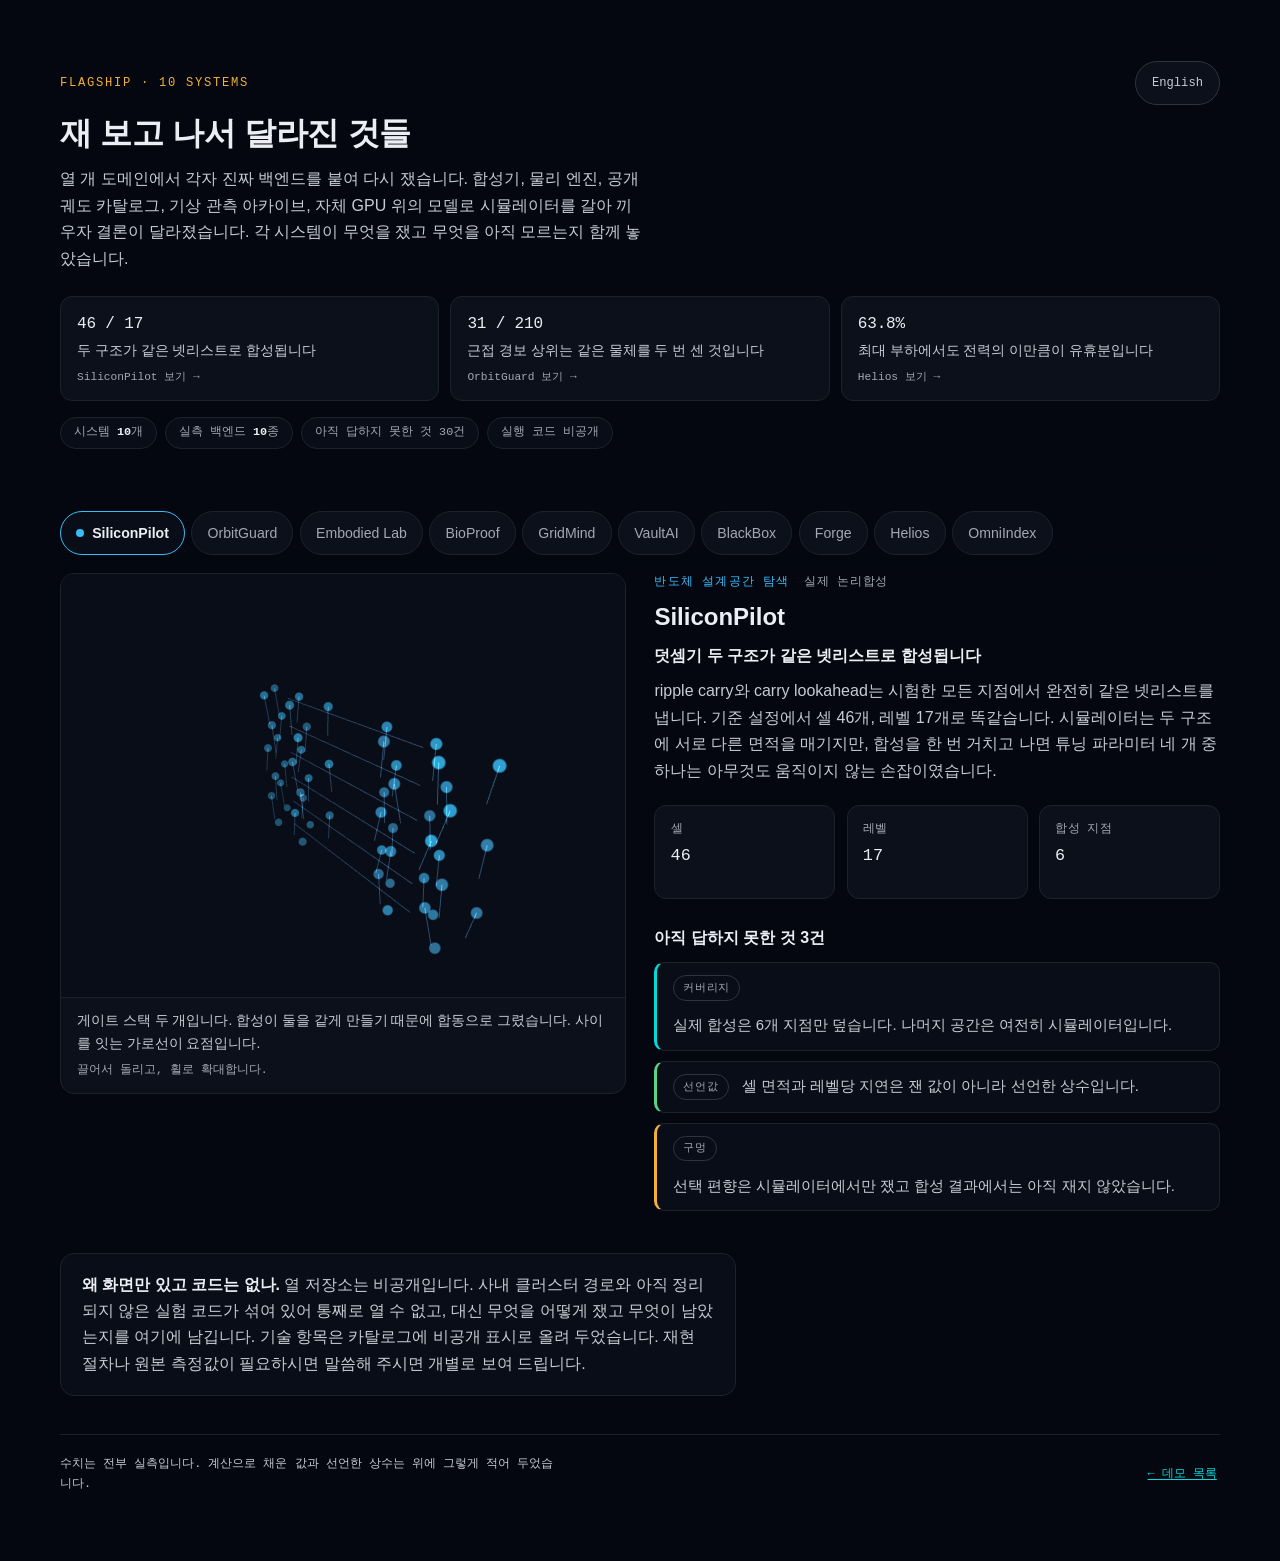
==== demos/flagship/index.html @ 9d581358 "feat(demos): flagship ten-system public demo, code stays private 열 개 비공개 저장소가 실제 백엔드로 재측정한 결과를 공개 데모" ====
<!doctype html>
<html lang="ko">
<head>
<meta charset="utf-8">
<meta name="viewport" content="width=device-width, initial-scale=1">
<title>플래그십 10종 — 재 보고 나서 달라진 것들</title>
<meta name="description" content="열 개 도메인에서 각자 진짜 백엔드를 붙여 재 본 기록. 두 회로가 같은 넷리스트로 합성되고, 근접 경보 상위가 전부 중복이며, 최대 부하에서도 전력의 63.8%가 유휴분입니다. 실측 백엔드 열 종을 붙여 다시 쟀고, 아직 답하지 못한 30건을 함께 적었습니다.">
<meta name="color-scheme" content="dark">
<meta property="og:type" content="website">
<meta property="og:title" content="플래그십 10종 — 재 보고 나서 달라진 것들">
<meta property="og:description" content="시뮬레이터를 진짜 백엔드로 바꾸자 결론이 바뀌었습니다. 각 시스템이 무엇을 쟀고 무엇을 아직 모르는지.">
<meta property="og:url" content="https://hyojunguy.github.io/demos/flagship/">
<style>
  :root{
    --bg:oklch(13% .022 265); --bg-2:oklch(16% .026 265);
    --panel:oklch(17.5% .024 265 / .72); --panel-solid:oklch(17.5% .024 265);
    --fg:oklch(95% .008 265); --fg-2:oklch(84% .012 265); --fg-3:oklch(73% .014 265);
    --line:oklch(32% .02 265); --line-soft:oklch(25% .018 265);
    --cy:oklch(80% .145 195); --am:oklch(80% .15 78); --vi:oklch(72% .175 300);
    --ok:oklch(78% .15 155); --bad:oklch(72% .19 25);
    --accent:var(--cy);
    --sans:"Pretendard Variable",Pretendard,-apple-system,BlinkMacSystemFont,"Segoe UI",sans-serif;
    --mono:"JetBrains Mono","IBM Plex Mono",ui-monospace,SFMono-Regular,Menlo,monospace;
    --r:14px;
  }
  *{box-sizing:border-box;margin:0;min-width:0}
  html{scroll-behavior:smooth}
  body{background:var(--bg);color:var(--fg);font-family:var(--sans);font-size:16px;line-height:1.65;
       padding:0 clamp(1rem,4vw,3rem) 4rem;overflow-x:hidden}
  main{max-width:1160px;margin:0 auto}
  a{color:var(--cy);text-underline-offset:.2em}
  :focus-visible{outline:3px solid var(--am);outline-offset:3px;border-radius:4px}
  .skip{position:absolute;left:-9999px;min-height:44px}
  .skip:focus{position:static;display:inline-flex;align-items:center;min-height:44px;
              margin:.6rem 0;padding:.6rem 1rem;
              background:var(--panel-solid);border:1px solid var(--line);border-radius:8px}

  /* ---- hero ---- */
  header.hero{padding:clamp(2.2rem,5vw,3.8rem) 0 1.4rem}
  .toprow{display:flex;flex-wrap:wrap;gap:.8rem;align-items:center;justify-content:space-between}
  .kicker{font-family:var(--mono);font-size:.76rem;letter-spacing:.14em;color:var(--am);text-transform:uppercase}
  h1{font-size:clamp(1.65rem,1.1rem+2.5vw,2.8rem);line-height:1.2;margin:.55rem 0 .9rem;letter-spacing:-.01em}
  .lede{color:var(--fg-2);max-width:66ch}
  .proof{display:grid;gap:.7rem;grid-template-columns:repeat(auto-fit,minmax(215px,1fr));
         margin:1.5rem 0 1rem;padding:0;list-style:none}
  .proof a{display:block;min-height:44px;text-decoration:none;color:inherit;
           background:var(--panel-solid);border:1px solid var(--line-soft);border-radius:12px;
           padding:.85rem 1rem;transition:border-color .16s ease,background-color .16s ease}
  .proof a:hover{border-color:var(--fg-3);background:var(--bg-2)}
  .proof .n{display:block;font-family:var(--mono);font-size:clamp(1.35rem,1.1rem+1vw,1.75rem);
            color:var(--fg);font-variant-numeric:tabular-nums;letter-spacing:-.01em}
  .proof .w{display:block;color:var(--fg-2);font-size:.86rem;margin-top:.2rem}
  .proof .go{display:block;font-family:var(--mono);font-size:.7rem;color:var(--fg-3);margin-top:.35rem}
  .facts{display:flex;flex-wrap:wrap;gap:.5rem;margin:0 0 .2rem;padding:0;list-style:none}
  .facts li{font-family:var(--mono);font-size:.74rem;color:var(--fg-3);
            border:1px solid var(--line-soft);border-radius:999px;padding:.3rem .8rem;background:var(--panel)}
  .facts b{color:var(--fg)}
  .langbtn{font-family:var(--mono);font-size:.76rem;color:var(--fg-2);background:var(--panel-solid);
           border:1px solid var(--line);border-radius:999px;padding:.55rem 1rem;cursor:pointer;min-height:44px}
  .langbtn:hover{color:var(--fg);border-color:var(--fg-3)}

  /* ---- tabs ---- */
  .railwrap{position:sticky;top:0;z-index:5;background:linear-gradient(var(--bg) 72%,transparent);
            padding:.7rem 0 .9rem;margin-top:1.6rem;overflow:hidden}
  .rail{display:flex;gap:.4rem;overflow-x:auto;overflow-y:hidden;max-width:100%;
        scrollbar-width:thin;padding-bottom:.25rem}
  .rail::-webkit-scrollbar{height:6px}
  .rail::-webkit-scrollbar-thumb{background:var(--line);border-radius:99px}
  .tab{flex:0 0 auto;min-height:44px;padding:.55rem .95rem;cursor:pointer;white-space:nowrap;
       background:var(--panel-solid);border:1px solid var(--line-soft);border-radius:999px;
       color:var(--fg-3);font-family:var(--sans);font-size:.88rem;
       transition:color .16s ease,border-color .16s ease,background-color .16s ease}
  .tab:hover{color:var(--fg-2);border-color:var(--fg-3)}
  .tab[aria-selected="true"]{color:var(--fg);border-color:var(--accent);background:var(--bg-2);font-weight:600}
  .tab[aria-selected="true"]::before{content:"";display:inline-block;width:.5rem;height:.5rem;border-radius:50%;
       background:var(--accent);margin-right:.5rem;vertical-align:.06em}

  /* ---- stage ---- */
  .split{display:grid;gap:1.4rem;align-items:start}
  @media (min-width:1000px){ .split{grid-template-columns:minmax(0,1fr) minmax(0,1fr);gap:1.8rem} }
  .stage{background:var(--panel-solid);border:1px solid var(--line-soft);border-radius:var(--r);
         overflow:hidden;position:relative;min-width:0}
  /* 폭을 먼저 정하고 높이를 비율로 얻는다. min-height 를 먼저 주면 높이에서 폭이
     역산되어 부모보다 넓어진 채 잘린다. */
  .stage canvas{display:block;width:100%;aspect-ratio:4/3;max-height:58vh;background:var(--bg-2);touch-action:pan-y}
  .legend{padding:.75rem 1rem .85rem;border-top:1px solid var(--line-soft);color:var(--fg-2);font-size:.86rem}
  .legend .hint{font-family:var(--mono);font-size:.72rem;color:var(--fg-3);display:block;margin-top:.3rem}
  .nogl{padding:1.2rem;color:var(--fg-2);font-size:.9rem}

  /* ---- panel ---- */
  .panel{min-width:0}
  @media (max-width:999px){ .panel{margin-top:.2rem} }
  .eyebrow{font-family:var(--mono);font-size:.74rem;letter-spacing:.1em;text-transform:uppercase;
           color:var(--accent);display:flex;flex-wrap:wrap;gap:.5rem .9rem;align-items:center}
  .eyebrow .be{color:var(--fg-3);letter-spacing:.06em;text-transform:none}
  h2{font-size:clamp(1.3rem,1rem+1.4vw,1.9rem);line-height:1.3;margin:.5rem 0 .1rem}
  .headline{color:var(--fg);font-size:clamp(1.02rem,.95rem+.4vw,1.2rem);font-weight:600;margin:.7rem 0 .55rem}
  .finding{color:var(--fg-2);max-width:72ch}
  .stats{display:grid;gap:.7rem;grid-template-columns:repeat(auto-fit,minmax(160px,1fr));margin:1.3rem 0}
  .stat{background:var(--panel-solid);border:1px solid var(--line-soft);border-radius:12px;padding:.8rem .95rem}
  .stat dt{font-family:var(--mono);font-size:.72rem;color:var(--fg-3);letter-spacing:.04em}
  .stat dd{font-family:var(--mono);font-size:1.05rem;color:var(--fg);margin-top:.25rem;
           font-variant-numeric:tabular-nums;overflow-wrap:anywhere;min-height:2.6em}
  h3{font-size:1rem;margin:1.6rem 0 .7rem;color:var(--fg)}
  .open{list-style:none;padding:0;display:grid;gap:.65rem}
  .open li{background:var(--panel);border:1px solid var(--line-soft);border-left:3px solid var(--line);
           border-radius:10px;padding:.75rem .95rem;color:var(--fg-2);font-size:.93rem;
           display:flex;gap:.8rem;align-items:flex-start;flex-wrap:wrap}
  .open li.k-gap{border-left-color:var(--am)}
  .open li.k-coverage{border-left-color:var(--cy)}
  .open li.k-declared{border-left-color:var(--ok)}
  .open li.k-caveat{border-left-color:var(--fg-3)}
  .chip{flex:0 0 auto;font-family:var(--mono);font-size:.7rem;letter-spacing:.06em;text-transform:uppercase;
        border:1px solid var(--line);border-radius:999px;padding:.15rem .6rem;color:var(--fg-3)}
  /* 칩 글자는 분류 이름을 이미 담고 있다. 색까지 실으면 프로젝트 액센트와 부딪힌다. */

  /* ---- notes ---- */
  .note{background:var(--panel);border:1px solid var(--line-soft);border-radius:var(--r);
        padding:1.1rem 1.3rem;margin:2.6rem 0 0;color:var(--fg-2);max-width:76ch}
  .note strong{color:var(--fg)}
  footer{margin-top:2.4rem;padding-top:1.1rem;border-top:1px solid var(--line-soft);
         font-family:var(--mono);font-size:.74rem;color:var(--fg-2);
         display:flex;flex-wrap:wrap;gap:.6rem 1.2rem;justify-content:space-between;align-items:center}
  footer span{max-width:70ch}
  footer a{display:inline-flex;align-items:center;min-height:44px;padding:0 .2rem}
  @media (max-width:999px){
    .split{display:flex;flex-direction:column}
    .panel{order:1}
    .stage{order:2}
    .stage canvas{aspect-ratio:16/10;max-height:42vh}
    .railwrap{margin-top:1.1rem}
    .proof{grid-template-columns:1fr;gap:.55rem}
    .proof .n{font-size:1.25rem}
  }
  @media (prefers-reduced-motion:reduce){
    html{scroll-behavior:auto}
    *{transition-duration:.01ms !important}
  }
</style>
</head>
<body>
<a class="skip" href="#panel">본문으로 건너뛰기</a>
<main>
  <header class="hero">
    <div class="toprow">
      <span class="kicker" id="kicker">Flagship · 10 systems</span>
      <button class="langbtn" id="lang" type="button">English</button>
    </div>
    <h1 id="title">재 보고 나서 달라진 것들</h1>
    <p class="lede" id="lede"></p>
    <ul class="proof" id="proof"></ul>
    <ul class="facts" id="facts"></ul>
  </header>

  <div class="railwrap">
    <div class="rail" id="rail" role="tablist" aria-label="프로젝트"></div>
  </div>

  <div class="split">
  <section class="stage" aria-labelledby="proj-name">
    <canvas id="gl" aria-hidden="true"></canvas>
    <p class="legend" id="legend"></p>
  </section>

  <section class="panel" id="panel" tabindex="-1">
    <p class="eyebrow"><span id="domain"></span><span class="be" id="backend"></span></p>
    <h2 id="proj-name"></h2>
    <p class="headline" id="headline"></p>
    <p class="finding" id="finding"></p>
    <dl class="stats" id="stats"></dl>
    <h3 id="open-h"></h3>
    <ul class="open" id="open"></ul>
  </section>
  </div>

  <p class="note" id="note"></p>

  <footer>
    <span id="foot"></span>
    <a href="/demos.html">← 데모 목록</a>
  </footer>
</main>
<script type="module" src="./app.js"></script>
</body>
</html>
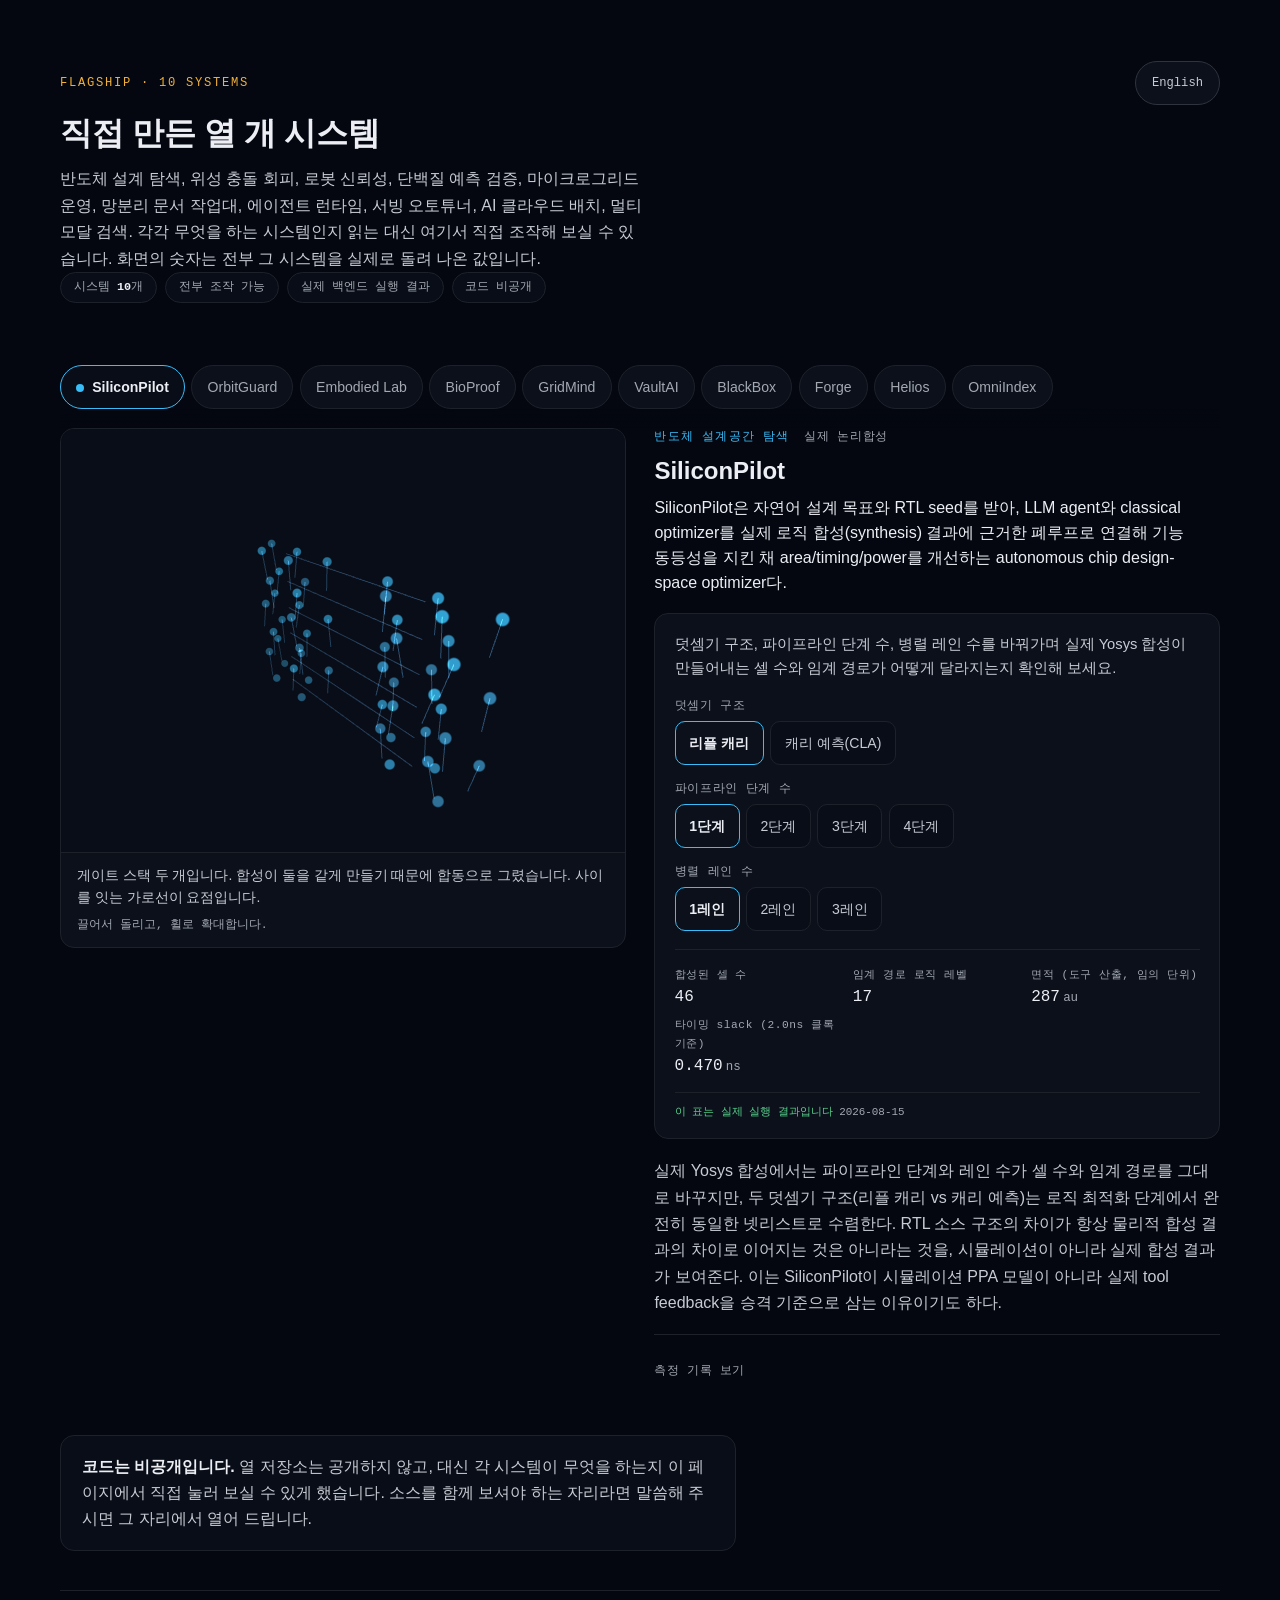
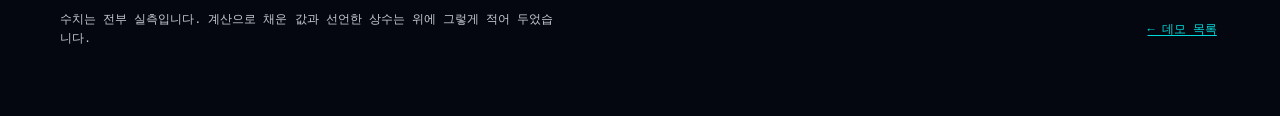
==== commit a3fbdc7f: "feat(flagship): make each system operable instead of reporting on it 포트폴리오가 실험 노트로 읽혔다. 열 개 프로젝트를 "무" ====
--- a/demos/flagship/index.html
+++ b/demos/flagship/index.html
@@ -3,12 +3,12 @@
 <head>
 <meta charset="utf-8">
 <meta name="viewport" content="width=device-width, initial-scale=1">
-<title>플래그십 10종 — 재 보고 나서 달라진 것들</title>
-<meta name="description" content="열 개 도메인에서 각자 진짜 백엔드를 붙여 재 본 기록. 두 회로가 같은 넷리스트로 합성되고, 근접 경보 상위가 전부 중복이며, 최대 부하에서도 전력의 63.8%가 유휴분입니다. 실측 백엔드 열 종을 붙여 다시 쟀고, 아직 답하지 못한 30건을 함께 적었습니다.">
+<title>플래그십 10종 — 직접 만든 시스템을 눌러 봅니다</title>
+<meta name="description" content="반도체 설계 탐색부터 위성 충돌 회피, 로봇 신뢰성, 망분리 문서 작업대, 서빙 오토튜너까지 직접 만든 열 개 시스템을 브라우저에서 조작해 볼 수 있습니다. 화면의 숫자는 전부 그 시스템을 실제로 돌려 나온 값입니다.">
 <meta name="color-scheme" content="dark">
 <meta property="og:type" content="website">
-<meta property="og:title" content="플래그십 10종 — 재 보고 나서 달라진 것들">
-<meta property="og:description" content="시뮬레이터를 진짜 백엔드로 바꾸자 결론이 바뀌었습니다. 각 시스템이 무엇을 쟀고 무엇을 아직 모르는지.">
+<meta property="og:title" content="플래그십 10종 — 직접 만든 시스템을 눌러 봅니다">
+<meta property="og:description" content="열 개 시스템을 각각 조작해 봅니다. 구조를 바꾸면 합성 결과가, 결함을 주입하면 에이전트의 결정이 그 자리에서 달라집니다.">
 <meta property="og:url" content="https://hyojunguy.github.io/demos/flagship/">
 <style>
   :root{
@@ -94,7 +94,8 @@
            color:var(--accent);display:flex;flex-wrap:wrap;gap:.5rem .9rem;align-items:center}
   .eyebrow .be{color:var(--fg-3);letter-spacing:.06em;text-transform:none}
   h2{font-size:clamp(1.3rem,1rem+1.4vw,1.9rem);line-height:1.3;margin:.5rem 0 .1rem}
-  .headline{color:var(--fg);font-size:clamp(1.02rem,.95rem+.4vw,1.2rem);font-weight:600;margin:.7rem 0 .55rem}
+  .product{color:var(--fg);font-size:clamp(1.02rem,.96rem+.42vw,1.22rem);line-height:1.55;margin:.6rem 0 1.1rem;max-width:60ch}
+  .headline{color:var(--fg);font-size:1rem;font-weight:600;margin:.7rem 0 .55rem}
   .finding{color:var(--fg-2);max-width:72ch}
   .stats{display:grid;gap:.7rem;grid-template-columns:repeat(auto-fit,minmax(160px,1fr));margin:1.3rem 0}
   .stat{background:var(--panel-solid);border:1px solid var(--line-soft);border-radius:12px;padding:.8rem .95rem}
@@ -102,6 +103,49 @@
   .stat dd{font-family:var(--mono);font-size:1.05rem;color:var(--fg);margin-top:.25rem;
            font-variant-numeric:tabular-nums;overflow-wrap:anywhere;min-height:2.6em}
   h3{font-size:1rem;margin:1.6rem 0 .7rem;color:var(--fg)}
+
+  /* ---- 조작 패널 ---- */
+  .demo{background:var(--panel-solid);border:1px solid var(--line-soft);border-radius:var(--r);
+        padding:1.1rem clamp(.8rem,3vw,1.2rem) 1rem;overflow:hidden}
+  .dhow{color:var(--fg-2);font-size:.92rem;margin-bottom:1rem}
+  .ctl{margin-bottom:.85rem}
+  .ctl-l{display:block;font-family:var(--mono);font-size:.72rem;letter-spacing:.06em;
+         text-transform:uppercase;color:var(--fg-3);margin-bottom:.4rem}
+  .opts{display:flex;flex-wrap:wrap;gap:.4rem}
+  .opt{min-height:44px;padding:.5rem .85rem;cursor:pointer;border-radius:10px;max-width:100%;
+       overflow-wrap:anywhere;
+       background:var(--bg-2);border:1px solid var(--line-soft);color:var(--fg-2);
+       font-family:var(--sans);font-size:.88rem;
+       transition:color .14s ease,border-color .14s ease,background-color .14s ease}
+  .opt:hover{color:var(--fg);border-color:var(--fg-3)}
+  .opt.on{background:var(--panel-solid);border-color:var(--accent);color:var(--fg);font-weight:600}
+  .outs{display:grid;gap:.6rem;grid-template-columns:repeat(auto-fit,minmax(min(150px,100%),1fr));
+        margin:1.1rem 0 .2rem;padding-top:1rem;border-top:1px solid var(--line-soft)}
+  .oc{display:flex;flex-direction:column;gap:.15rem}
+  .ok{font-family:var(--mono);font-size:.7rem;letter-spacing:.05em;color:var(--fg-3)}
+  .ov{font-family:var(--mono);font-size:clamp(1.02rem,.9rem+.5vw,1.28rem);color:var(--fg);
+      font-variant-numeric:tabular-nums;overflow-wrap:anywhere;word-break:break-word;line-height:1.25}
+  .ov i{font-style:normal;font-size:.78rem;color:var(--fg-3);margin-left:.2rem}
+  .otag{font-family:var(--mono);font-size:.66rem;color:var(--fg-3);
+        border:1px solid var(--line-soft);border-radius:999px;padding:.05rem .45rem;align-self:flex-start}
+  .dnote{color:var(--fg-2);font-size:.88rem;margin-top:.9rem;padding-left:.75rem;
+         border-left:2px solid var(--accent)}
+  .hole{color:var(--am);font-size:.9rem}
+  .dprov{font-family:var(--mono);font-size:.68rem;color:var(--fg-3);margin-top:1rem;
+         padding-top:.7rem;border-top:1px solid var(--line-soft)}
+  .dprov span{color:var(--ok)}
+  .verdict{color:var(--fg-2);margin:1.2rem 0 0;max-width:68ch}
+  .more{margin-top:1.1rem;border-top:1px solid var(--line-soft);padding-top:.9rem}
+  .more summary{cursor:pointer;min-height:44px;display:flex;align-items:center;
+                font-family:var(--mono);font-size:.76rem;color:var(--fg-3);letter-spacing:.04em}
+  .more summary:hover{color:var(--fg-2)}
+  .more[open] summary{color:var(--fg-2);margin-bottom:.3rem}
+  .prov{margin-top:1rem;display:grid;gap:.3rem}
+  .prov dt{font-family:var(--mono);font-size:.7rem;letter-spacing:.05em;color:var(--fg-3);
+           text-transform:uppercase;margin-top:.6rem}
+  .prov dd{color:var(--fg-2);font-size:.85rem;overflow-wrap:anywhere}
+  .prov code{font-family:var(--mono);font-size:.78rem;color:var(--fg-2);background:var(--bg-2);
+             border:1px solid var(--line-soft);border-radius:6px;padding:.15rem .4rem;display:inline-block}
   .open{list-style:none;padding:0;display:grid;gap:.65rem}
   .open li{background:var(--panel);border:1px solid var(--line-soft);border-left:3px solid var(--line);
            border-radius:10px;padding:.75rem .95rem;color:var(--fg-2);font-size:.93rem;
@@ -124,7 +168,7 @@
   footer span{max-width:70ch}
   footer a{display:inline-flex;align-items:center;min-height:44px;padding:0 .2rem}
   @media (max-width:999px){
-    .split{display:flex;flex-direction:column}
+    .split{display:flex;flex-direction:column;align-items:stretch}
     .panel{order:1}
     .stage{order:2}
     .stage canvas{aspect-ratio:16/10;max-height:42vh}
@@ -146,9 +190,8 @@
       <span class="kicker" id="kicker">Flagship · 10 systems</span>
       <button class="langbtn" id="lang" type="button">English</button>
     </div>
-    <h1 id="title">재 보고 나서 달라진 것들</h1>
+    <h1 id="title">직접 만든 열 개 시스템</h1>
     <p class="lede" id="lede"></p>
-    <ul class="proof" id="proof"></ul>
     <ul class="facts" id="facts"></ul>
   </header>
 
@@ -165,11 +208,16 @@
   <section class="panel" id="panel" tabindex="-1">
     <p class="eyebrow"><span id="domain"></span><span class="be" id="backend"></span></p>
     <h2 id="proj-name"></h2>
-    <p class="headline" id="headline"></p>
-    <p class="finding" id="finding"></p>
-    <dl class="stats" id="stats"></dl>
-    <h3 id="open-h"></h3>
-    <ul class="open" id="open"></ul>
+    <p class="product" id="product"></p>
+    <div id="demo"></div>
+    <p class="verdict" id="verdict"></p>
+    <details class="more" id="more">
+      <summary id="more-s"></summary>
+      <p class="headline" id="headline"></p>
+      <p class="finding" id="finding"></p>
+      <dl class="stats" id="stats"></dl>
+      <dl class="prov" id="prov"></dl>
+    </details>
   </section>
   </div>
 
